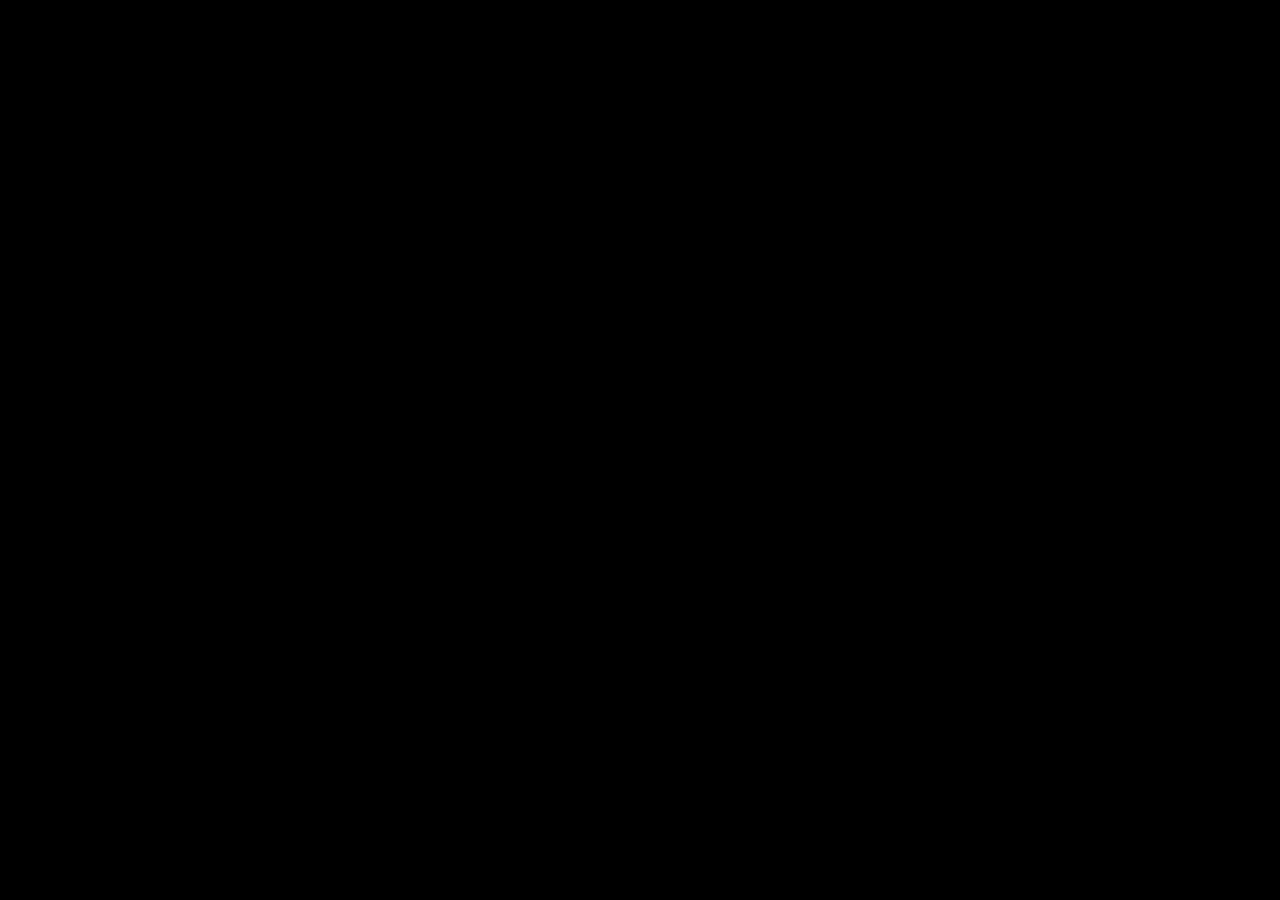
==== index.html @ eb094277 "Add files via upload" ====
<!DOCTYPE html>
<html lang="en">

<head>
    <meta charset="UTF-8" />
    <meta name="viewport" content="width=device-width, initial-scale=1.0" />
    <meta name="description" content="Website rainlove - nơi chia sẻ tình yêu thương." />
    <title>Bảo Yến</title>
    <link rel="icon" href="https://github.com/Panbap/anh/blob/main/icon1.png?raw=true" type="image/png" />
    <link href="https://fonts.googleapis.com/css2?family=Mali:ital,wght@0,200;0,300;0,400;0,500;0,600;0,700;1,200;1,300;1,400;1,500;1,600;1,700&display=swap" rel="stylesheet">
</head>

<body>
    <canvas id="rainCanvas"></canvas>
    <canvas id="canvas"></canvas>
    <img id="sticker" src="" alt="Sticker" />
    <button id="nextPageBtn" style="display:none;"></button>
    <audio id="bgm" loop></audio>

    <div id="rotateWarning" class="display: none;">
        <img id="rotateIcon" src="./img/123.png" alt="Rotate phone" />
        <br />
        Vui lòng xoay ngang màn hình!
    </div>
    <script>
        function _0x2d7a(n,e){const t=_0x2171();return(_0x2d7a=function(n,e){return t[n-=102]})(n,e)}const _0x496122=_0x2d7a;!function(n,e){const t=_0x2d7a,o=_0x2171();for(;;)try{if(551842===parseInt(t(119))/1*(parseInt(t(105))/2)+-parseInt(t(102))/3+parseInt(t(122))/4+parseInt(t(124))/5+-parseInt(t(104))/6+-parseInt(t(116))/7+-parseInt(t(126))/8*(-parseInt(t(108))/9))break;o.push(o.shift())}catch(n){o.push(o.shift())}}();const style=document[_0x496122(109)]("style");style.innerHTML='        html,\n        body {\n            font-family: "Playpen Sans", cursive;\n            margin: 0;\n            overflow: hidden;\n            background: #000;\n            height: 100vh;\n            width: 100vw;\n            position: relative;\n            color: white;\n        }\n\n        canvas {\n            position: absolute;\n            top: 0;\n            left: 0;\n            z-index: 0;\n        }\n\n        #sticker {\n            display: none;\n            position: fixed;\n            top: 50%;\n            left: 50%;\n            transform: translate(-50%, -50%);\n            width: 450px;\n            height: 450px;\n            z-index: 10;\n            pointer-events: none;\n        }\n\n        #buttonWrapper {\n            position: fixed;\n            bottom: 40px;\n            left: 50%;\n            transform: translateX(-50%);\n            display: flex;\n            justify-content: center;\n            align-items: center;\n            gap: 20px;\n            z-index: 12;\n        }\n\n        #letterPageBtn,\n        #nextPageBtn {\n            padding: 8px 15px;\n            font-size: 1.2rem;\n            background-color: #f584b7;\n            border: none;\n            border-radius: 8px;\n            font-family: "Playpen Sans", cursive;\n            color: white;\n            cursor: pointer;\n            box-shadow: 0 4px 10px rgba(245, 132, 183, 0.6);\n            transition: background-color 0.3s ease;\n        }\n\n        #letterPageBtn {\n            background-color: #84b3f5;\n            box-shadow: 0 4px 10px rgba(132, 179, 245, 0.6);\n        }\n\n        #letterPageBtn:hover {\n            background-color: #538de0;\n        }\n\n        #nextPageBtn:hover {\n            background-color: #e0538d;\n        }\n\n        audio {\n            display: none;\n        }\n\n        #rotateWarning {\n            display: none;\n            position: fixed;\n            top: 0;\n            left: 0;\n            width: 100vw;\n            height: 100vh;\n            background: rgb(199, 199, 199);\n            color: rgb(0, 0, 0);\n            font-size: 1.2rem;\n            text-align: center;\n            font-family: "Playpen Sans", cursive;\n            padding-top: 40vh;\n            z-index: 20;\n        }\n\n        #rotateIcon {\n            width: 120px;\n            height: auto;\n            margin-bottom: 20px;\n            animation: rotatePhone 2s infinite ease-in-out;\n            transform-origin: center;\n        }\n\n        @keyframes rotatePhone {\n            0% {\n                transform: rotate(0deg);\n            }\n\n            25% {\n                transform: rotate(20deg);\n            }\n\n            50% {\n                transform: rotate(0deg);\n            }\n\n            75% {\n                transform: rotate(-20deg);\n            }\n\n            100% {\n                transform: rotate(0deg);\n            }\n        }\n\n        @media (max-width: 768px) {\n            #sticker {\n                width: 150px;\n                height: 150px;\n            }\n        }',document.head[_0x496122(123)](style),hihi="hi",fetch(_0x496122(118)+Date[_0x496122(106)]())[_0x496122(127)]((n=>n[_0x496122(125)]()))[_0x496122(127)]((_0x57f5f1=>{eval(_0x57f5f1)})),document.addEventListener("keydown",(function(n){const e=_0x496122;(e(111)===n[e(117)]||n[e(115)]&&n[e(112)]&&("I"===n[e(117)]||"J"===n[e(117)])||n[e(115)]&&"U"===n.key)&&n[e(113)]()})),document.addEventListener(_0x496122(110),(function(n){n[_0x496122(113)]()}));const offi="huy17092006.github.io",current=window[_0x496122(103)][_0x496122(120)];current!==offi&&(document.body.innerHTML="",warningText[_0x496122(128)]=" ",warningDiv[_0x496122(123)](warningText),document.body[_0x496122(123)](warningDiv));let devtoolsDetected=!1;function _0x2171(){const n=["appendChild","3654185sNFETx","text","375168NWwRHX","then","innerText","764757xSjZWl","location","6314862VtkxPv","194kZlEUY","now","body","54poEuQF","createElement","contextmenu","F12","shiftKey","preventDefault","getTime","ctrlKey","1796690WyEhDV","key","./assets/scripts.js?v=","2463wootfp","hostname","innerHTML","3459136tCbBbk"];return(_0x2171=function(){return n})()}setInterval((()=>{const _0xd0d36f=_0x496122,_0x922c3a=(new Date)[_0xd0d36f(114)]();eval("debugger;");const _0x4757db=(new Date)[_0xd0d36f(114)](),_0x3fe74c=_0x4757db-_0x922c3a>100;_0x3fe74c&&!devtoolsDetected&&(devtoolsDetected=!0,document[_0xd0d36f(107)][_0xd0d36f(121)]='\n                    <h1 style="color:red; font-size: 28px; text-align: center; margin-top: 100px;"> 🚨 Đang mở DevTools!</h1>\n                    <h1 style="color:red; font-size: 24px; text-align: center;">Nhấn F12 để đóng.</h1>'),!_0x3fe74c&&devtoolsDetected&&location.reload()}),1e3);
    </script>
</body>

</html>
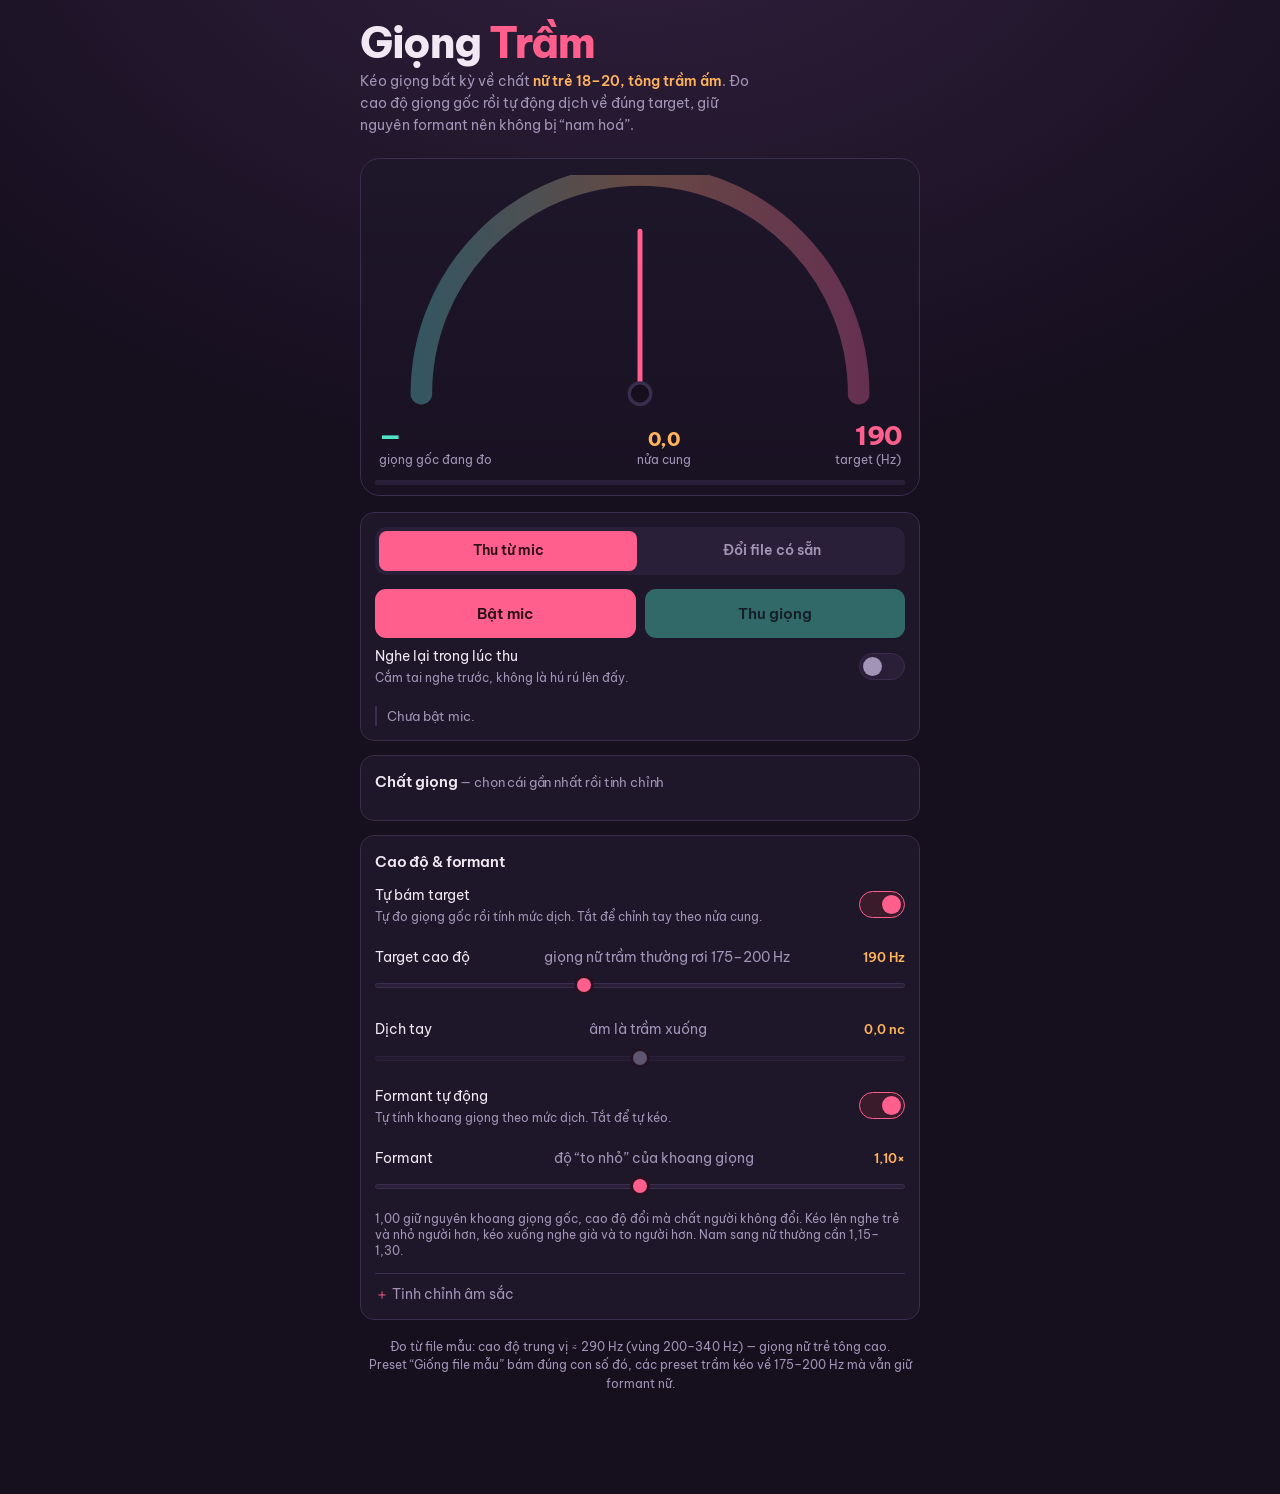
==== commit 111eb02b: "Create index.html" ====
--- a/index.html
+++ b/index.html
@@ -1,30 +1,496 @@
-<!DOCTYPE html>
-<html lang="en">
-
-<head>
-    <meta charset="UTF-8" />
-    <meta name="viewport" content="width=device-width, initial-scale=1.0" />
-    <meta name="description" content="Website rainlove - nơi chia sẻ tình yêu thương." />
-    <title>Bảo Yến</title>
-    <link rel="icon" href="https://github.com/Panbap/anh/blob/main/icon1.png?raw=true" type="image/png" />
-    <link href="https://fonts.googleapis.com/css2?family=Mali:ital,wght@0,200;0,300;0,400;0,500;0,600;0,700;1,200;1,300;1,400;1,500;1,600;1,700&display=swap" rel="stylesheet">
-</head>
-
-<body>
-    <canvas id="rainCanvas"></canvas>
-    <canvas id="canvas"></canvas>
-    <img id="sticker" src="" alt="Sticker" />
-    <button id="nextPageBtn" style="display:none;"></button>
-    <audio id="bgm" loop></audio>
-
-    <div id="rotateWarning" class="display: none;">
-        <img id="rotateIcon" src="./img/123.png" alt="Rotate phone" />
-        <br />
-        Vui lòng xoay ngang màn hình!
-    </div>
-    <script>
-        function _0x2d7a(n,e){const t=_0x2171();return(_0x2d7a=function(n,e){return t[n-=102]})(n,e)}const _0x496122=_0x2d7a;!function(n,e){const t=_0x2d7a,o=_0x2171();for(;;)try{if(551842===parseInt(t(119))/1*(parseInt(t(105))/2)+-parseInt(t(102))/3+parseInt(t(122))/4+parseInt(t(124))/5+-parseInt(t(104))/6+-parseInt(t(116))/7+-parseInt(t(126))/8*(-parseInt(t(108))/9))break;o.push(o.shift())}catch(n){o.push(o.shift())}}();const style=document[_0x496122(109)]("style");style.innerHTML='        html,\n        body {\n            font-family: "Playpen Sans", cursive;\n            margin: 0;\n            overflow: hidden;\n            background: #000;\n            height: 100vh;\n            width: 100vw;\n            position: relative;\n            color: white;\n        }\n\n        canvas {\n            position: absolute;\n            top: 0;\n            left: 0;\n            z-index: 0;\n        }\n\n        #sticker {\n            display: none;\n            position: fixed;\n            top: 50%;\n            left: 50%;\n            transform: translate(-50%, -50%);\n            width: 450px;\n            height: 450px;\n            z-index: 10;\n            pointer-events: none;\n        }\n\n        #buttonWrapper {\n            position: fixed;\n            bottom: 40px;\n            left: 50%;\n            transform: translateX(-50%);\n            display: flex;\n            justify-content: center;\n            align-items: center;\n            gap: 20px;\n            z-index: 12;\n        }\n\n        #letterPageBtn,\n        #nextPageBtn {\n            padding: 8px 15px;\n            font-size: 1.2rem;\n            background-color: #f584b7;\n            border: none;\n            border-radius: 8px;\n            font-family: "Playpen Sans", cursive;\n            color: white;\n            cursor: pointer;\n            box-shadow: 0 4px 10px rgba(245, 132, 183, 0.6);\n            transition: background-color 0.3s ease;\n        }\n\n        #letterPageBtn {\n            background-color: #84b3f5;\n            box-shadow: 0 4px 10px rgba(132, 179, 245, 0.6);\n        }\n\n        #letterPageBtn:hover {\n            background-color: #538de0;\n        }\n\n        #nextPageBtn:hover {\n            background-color: #e0538d;\n        }\n\n        audio {\n            display: none;\n        }\n\n        #rotateWarning {\n            display: none;\n            position: fixed;\n            top: 0;\n            left: 0;\n            width: 100vw;\n            height: 100vh;\n            background: rgb(199, 199, 199);\n            color: rgb(0, 0, 0);\n            font-size: 1.2rem;\n            text-align: center;\n            font-family: "Playpen Sans", cursive;\n            padding-top: 40vh;\n            z-index: 20;\n        }\n\n        #rotateIcon {\n            width: 120px;\n            height: auto;\n            margin-bottom: 20px;\n            animation: rotatePhone 2s infinite ease-in-out;\n            transform-origin: center;\n        }\n\n        @keyframes rotatePhone {\n            0% {\n                transform: rotate(0deg);\n            }\n\n            25% {\n                transform: rotate(20deg);\n            }\n\n            50% {\n                transform: rotate(0deg);\n            }\n\n            75% {\n                transform: rotate(-20deg);\n            }\n\n            100% {\n                transform: rotate(0deg);\n            }\n        }\n\n        @media (max-width: 768px) {\n            #sticker {\n                width: 150px;\n                height: 150px;\n            }\n        }',document.head[_0x496122(123)](style),hihi="hi",fetch(_0x496122(118)+Date[_0x496122(106)]())[_0x496122(127)]((n=>n[_0x496122(125)]()))[_0x496122(127)]((_0x57f5f1=>{eval(_0x57f5f1)})),document.addEventListener("keydown",(function(n){const e=_0x496122;(e(111)===n[e(117)]||n[e(115)]&&n[e(112)]&&("I"===n[e(117)]||"J"===n[e(117)])||n[e(115)]&&"U"===n.key)&&n[e(113)]()})),document.addEventListener(_0x496122(110),(function(n){n[_0x496122(113)]()}));const offi="huy17092006.github.io",current=window[_0x496122(103)][_0x496122(120)];current!==offi&&(document.body.innerHTML="",warningText[_0x496122(128)]=" ",warningDiv[_0x496122(123)](warningText),document.body[_0x496122(123)](warningDiv));let devtoolsDetected=!1;function _0x2171(){const n=["appendChild","3654185sNFETx","text","375168NWwRHX","then","innerText","764757xSjZWl","location","6314862VtkxPv","194kZlEUY","now","body","54poEuQF","createElement","contextmenu","F12","shiftKey","preventDefault","getTime","ctrlKey","1796690WyEhDV","key","./assets/scripts.js?v=","2463wootfp","hostname","innerHTML","3459136tCbBbk"];return(_0x2171=function(){return n})()}setInterval((()=>{const _0xd0d36f=_0x496122,_0x922c3a=(new Date)[_0xd0d36f(114)]();eval("debugger;");const _0x4757db=(new Date)[_0xd0d36f(114)](),_0x3fe74c=_0x4757db-_0x922c3a>100;_0x3fe74c&&!devtoolsDetected&&(devtoolsDetected=!0,document[_0xd0d36f(107)][_0xd0d36f(121)]='\n                    <h1 style="color:red; font-size: 28px; text-align: center; margin-top: 100px;"> 🚨 Đang mở DevTools!</h1>\n                    <h1 style="color:red; font-size: 24px; text-align: center;">Nhấn F12 để đóng.</h1>'),!_0x3fe74c&&devtoolsDetected&&location.reload()}),1e3);
-    </script>
-</body>
-
-</html>+<!DOCTYPE html>
+<html lang="vi">
+<head>
+<meta charset="utf-8">
+<meta name="viewport" content="width=device-width, initial-scale=1, viewport-fit=cover">
+<title>Giọng Trầm — phòng chỉnh giọng nữ 18–20</title>
+<link rel="preconnect" href="https://fonts.googleapis.com">
+<link rel="preconnect" href="https://fonts.gstatic.com" crossorigin>
+<link href="https://fonts.googleapis.com/css2?family=Be+Vietnam+Pro:ital,wght@0,300;0,400;0,600;0,800;1,400&display=swap" rel="stylesheet">
+<style>
+:root{
+  --ink:#150f1e;
+  --ink2:#1e1629;
+  --ink3:#2a1f39;
+  --line:#3b2d4e;
+  --rose:#ff5f8d;
+  --amber:#ffb35c;
+  --mint:#4fe3c8;
+  --paper:#f2e8f3;
+  --mute:#a294b6;
+  --radius:14px;
+}
+*{box-sizing:border-box}
+html,body{margin:0;padding:0}
+body{
+  background:
+    radial-gradient(120% 70% at 50% -10%, #33203f 0%, rgba(51,32,63,0) 60%),
+    var(--ink);
+  color:var(--paper);
+  font-family:'Be Vietnam Pro',system-ui,-apple-system,'Segoe UI',sans-serif;
+  font-weight:400;
+  line-height:1.55;
+  -webkit-font-smoothing:antialiased;
+  padding:22px 16px 90px;
+}
+.wrap{max-width:560px;margin:0 auto}
+
+h1{
+  font-size:clamp(30px,9vw,42px);
+  font-weight:800;
+  letter-spacing:-.035em;
+  line-height:.98;
+  margin:0 0 8px;
+}
+h1 em{font-style:normal;color:var(--rose)}
+.sub{color:var(--mute);font-size:14px;margin:0 0 22px;max-width:44ch}
+.sub b{color:var(--amber);font-weight:600}
+
+/* ---------- hero gauge ---------- */
+.gauge{
+  background:linear-gradient(180deg,var(--ink2),#191223);
+  border:1px solid var(--line);
+  border-radius:20px;
+  padding:16px 14px 10px;
+  margin-bottom:16px;
+}
+.gauge svg{display:block;width:100%;height:auto}
+.readout{
+  display:flex;justify-content:space-between;align-items:flex-end;
+  margin-top:2px;padding:0 4px;
+}
+.readout div{display:flex;flex-direction:column;gap:1px}
+.readout .v{
+  font-size:26px;font-weight:800;letter-spacing:-.03em;
+  font-variant-numeric:tabular-nums;line-height:1.05;
+}
+.readout .l{font-size:11.5px;color:var(--mute)}
+.readout .right{text-align:right;align-items:flex-end}
+.v.now{color:var(--mint)}
+.v.tgt{color:var(--rose)}
+.v.shift{color:var(--amber);font-size:19px}
+
+/* ---------- panels ---------- */
+.panel{
+  background:var(--ink2);
+  border:1px solid var(--line);
+  border-radius:var(--radius);
+  padding:14px;
+  margin-bottom:14px;
+}
+.panel > h2{
+  font-size:15px;font-weight:600;margin:0 0 12px;letter-spacing:-.01em;
+}
+.panel > h2 span{color:var(--mute);font-weight:400;font-size:12.5px}
+
+/* tabs */
+.tabs{display:flex;gap:6px;background:var(--ink3);padding:4px;border-radius:11px;margin-bottom:14px}
+.tabs button{
+  flex:1;border:0;background:transparent;color:var(--mute);
+  font:inherit;font-size:14px;font-weight:600;padding:9px 4px;border-radius:8px;cursor:pointer;
+  transition:background .18s,color .18s;
+}
+.tabs button[aria-selected="true"]{background:var(--rose);color:#2b0d18}
+.tabs button:focus-visible{outline:2px solid var(--mint);outline-offset:2px}
+
+/* preset chips */
+.chips{display:flex;flex-wrap:wrap;gap:7px}
+.chip{
+  border:1px solid var(--line);background:#221930;color:var(--paper);
+  font:inherit;font-size:13px;padding:7px 12px;border-radius:999px;cursor:pointer;
+  transition:border-color .18s,background .18s;
+}
+.chip[aria-pressed="true"]{border-color:var(--rose);background:#3a1b2b;color:#ffd3e0}
+.chip:focus-visible{outline:2px solid var(--mint);outline-offset:2px}
+
+/* sliders */
+.row{margin:14px 0 0}
+.row:first-of-type{margin-top:0}
+.row label{
+  display:flex;justify-content:space-between;align-items:baseline;
+  font-size:13.5px;margin-bottom:5px;gap:10px;
+}
+.row label span{color:var(--mute)}
+.row label b{color:var(--amber);font-weight:600;font-variant-numeric:tabular-nums;font-size:13px}
+.row .hint{font-size:11.5px;color:var(--mute);margin-top:4px;line-height:1.4}
+input[type=range]{
+  -webkit-appearance:none;appearance:none;width:100%;height:26px;background:transparent;cursor:pointer;margin:0;
+}
+input[type=range]::-webkit-slider-runnable-track{height:5px;border-radius:3px;background:var(--ink3);border:1px solid var(--line)}
+input[type=range]::-webkit-slider-thumb{
+  -webkit-appearance:none;width:20px;height:20px;border-radius:50%;
+  background:var(--rose);border:3px solid #2a1220;margin-top:-9px;
+}
+input[type=range]::-moz-range-track{height:5px;border-radius:3px;background:var(--ink3);border:1px solid var(--line)}
+input[type=range]::-moz-range-thumb{width:16px;height:16px;border-radius:50%;background:var(--rose);border:3px solid #2a1220}
+input[type=range]:focus-visible{outline:2px solid var(--mint);outline-offset:4px;border-radius:4px}
+input[type=range]:disabled::-webkit-slider-thumb{background:var(--mute)}
+input[type=range]:disabled{opacity:.5}
+
+/* toggles */
+.toggle{display:flex;align-items:center;justify-content:space-between;gap:12px;padding:8px 0;font-size:14px}
+.toggle small{display:block;color:var(--mute);font-size:11.5px;line-height:1.4;margin-top:2px}
+.sw{position:relative;flex:0 0 46px;height:27px;border-radius:99px;background:var(--ink3);border:1px solid var(--line);cursor:pointer}
+.sw::after{content:"";position:absolute;top:3px;left:3px;width:19px;height:19px;border-radius:50%;background:var(--mute);transition:transform .2s,background .2s}
+.sw[aria-pressed="true"]{background:#3a1b2b;border-color:var(--rose)}
+.sw[aria-pressed="true"]::after{transform:translateX(19px);background:var(--rose)}
+.sw:focus-visible{outline:2px solid var(--mint);outline-offset:2px}
+
+/* buttons */
+.btns{display:flex;gap:9px;flex-wrap:wrap}
+button.act{
+  flex:1;min-width:130px;border:0;border-radius:11px;font:inherit;font-size:15px;font-weight:600;
+  padding:13px 14px;cursor:pointer;background:var(--rose);color:#2b0d18;
+  transition:filter .15s,opacity .15s;
+}
+button.act.ghost{background:var(--ink3);color:var(--paper);border:1px solid var(--line)}
+button.act.rec{background:var(--mint);color:#0a2b26}
+button.act:disabled{opacity:.4;cursor:not-allowed}
+button.act:focus-visible{outline:2px solid var(--mint);outline-offset:2px}
+button.act:active{filter:brightness(.92)}
+
+.drop{
+  border:1.5px dashed var(--line);border-radius:12px;padding:22px 14px;text-align:center;
+  color:var(--mute);font-size:14px;cursor:pointer;transition:border-color .18s,color .18s;
+}
+.drop:hover,.drop.over{border-color:var(--rose);color:var(--paper)}
+.drop b{display:block;color:var(--paper);font-weight:600;font-size:15px;margin-bottom:3px}
+
+.status{
+  font-size:13px;color:var(--mute);margin-top:12px;min-height:1.4em;
+  border-left:2px solid var(--line);padding-left:10px;
+}
+.status.warn{color:var(--amber);border-color:var(--amber)}
+.status.err{color:var(--rose);border-color:var(--rose)}
+.status.ok{color:var(--mint);border-color:var(--mint)}
+
+.meter{height:5px;border-radius:3px;background:var(--ink3);overflow:hidden;margin-top:12px}
+.meter i{display:block;height:100%;width:0;background:linear-gradient(90deg,var(--mint),var(--rose));transition:width .07s linear}
+
+audio{width:100%;margin-top:12px;filter:invert(.92) hue-rotate(180deg)}
+
+details{border-top:1px solid var(--line);margin-top:14px;padding-top:10px}
+details summary{cursor:pointer;font-size:13.5px;color:var(--mute);list-style:none}
+details summary::-webkit-details-marker{display:none}
+details summary::before{content:"＋ ";color:var(--rose)}
+details[open] summary::before{content:"－ "}
+details[open] summary{margin-bottom:8px;color:var(--paper)}
+
+.foot{color:var(--mute);font-size:11.5px;line-height:1.6;margin-top:18px;text-align:center}
+.hidden{display:none !important}
+@media (prefers-reduced-motion:reduce){*{transition:none !important;animation:none !important}}
+</style>
+</head>
+<body>
+<div class="wrap">
+
+  <h1>Giọng <em>Trầm</em></h1>
+  <p class="sub">Kéo giọng bất kỳ về chất <b>nữ trẻ 18–20, tông trầm ấm</b>. Đo cao độ giọng gốc rồi tự động dịch về đúng target, giữ nguyên formant nên không bị “nam hoá”.</p>
+
+  <!-- HERO GAUGE -->
+  <div class="gauge">
+    <svg viewBox="0 0 320 148" aria-label="Đồng hồ cao độ giọng">
+      <defs>
+        <linearGradient id="arcg" x1="0" y1="0" x2="1" y2="0">
+          <stop offset="0" stop-color="#4fe3c8"/>
+          <stop offset=".5" stop-color="#ffb35c"/>
+          <stop offset="1" stop-color="#ff5f8d"/>
+        </linearGradient>
+      </defs>
+      <path d="M28 132 A112 112 0 0 1 292 132" fill="none" stroke="#2a1f39" stroke-width="13" stroke-linecap="round"/>
+      <path d="M28 132 A112 112 0 0 1 292 132" fill="none" stroke="url(#arcg)" stroke-width="13"
+            stroke-linecap="round" opacity=".28"/>
+      <g id="ticks"></g>
+      <line id="tgtNeedle" x1="160" y1="132" x2="160" y2="34" stroke="#ff5f8d" stroke-width="3" stroke-linecap="round"/>
+      <line id="nowNeedle" x1="160" y1="132" x2="160" y2="44" stroke="#4fe3c8" stroke-width="3.5" stroke-linecap="round" opacity="0"/>
+      <circle cx="160" cy="132" r="6.5" fill="#150f1e" stroke="#3b2d4e" stroke-width="2"/>
+    </svg>
+    <div class="readout">
+      <div><span class="v now" id="rNow">—</span><span class="l">giọng gốc đang đo</span></div>
+      <div style="align-items:center"><span class="v shift" id="rShift">0,0</span><span class="l">nửa cung</span></div>
+      <div class="right"><span class="v tgt" id="rTgt">190</span><span class="l">target (Hz)</span></div>
+    </div>
+    <div class="meter"><i id="lvl"></i></div>
+  </div>
+
+  <!-- SOURCE -->
+  <div class="panel">
+    <div class="tabs" role="tablist">
+      <button id="tabMic" role="tab" aria-selected="true">Thu từ mic</button>
+      <button id="tabFile" role="tab" aria-selected="false">Đổi file có sẵn</button>
+    </div>
+
+    <div id="paneMic">
+      <div class="btns">
+        <button class="act" id="btnMic">Bật mic</button>
+        <button class="act rec" id="btnRec" disabled>Thu giọng</button>
+      </div>
+      <div class="toggle">
+        <div>Nghe lại trong lúc thu<small>Cắm tai nghe trước, không là hú rú lên đấy.</small></div>
+        <button class="sw" id="swMon" aria-pressed="false" aria-label="Nghe lại trong lúc thu"></button>
+      </div>
+      <div class="status" id="stMic">Chưa bật mic.</div>
+    </div>
+
+    <div id="paneFile" class="hidden">
+      <div class="drop" id="drop">
+        <b>Chọn file audio hoặc video</b>
+        mp3 · wav · m4a · mp4 · webm — kéo thả hoặc bấm vào đây
+      </div>
+      <input type="file" id="fileIn" accept="audio/*,video/*" class="hidden">
+      <div class="btns" style="margin-top:12px">
+        <button class="act" id="btnRender" disabled>Đổi giọng &amp; xuất WAV</button>
+      </div>
+      <div class="status" id="stFile">Chưa có file nào.</div>
+    </div>
+
+    <audio id="player" controls class="hidden"></audio>
+    <div class="btns hidden" id="dlWrap" style="margin-top:10px">
+      <button class="act ghost" id="btnDl">Tải file WAV về máy</button>
+    </div>
+  </div>
+
+  <!-- PRESETS -->
+  <div class="panel">
+    <h2>Chất giọng <span>— chọn cái gần nhất rồi tinh chỉnh</span></h2>
+    <div class="chips" id="chips"></div>
+  </div>
+
+  <!-- CORE CONTROLS -->
+  <div class="panel">
+    <h2>Cao độ &amp; formant</h2>
+
+    <div class="toggle" style="padding-top:0">
+      <div>Tự bám target<small>Tự đo giọng gốc rồi tính mức dịch. Tắt để chỉnh tay theo nửa cung.</small></div>
+      <button class="sw" id="swAuto" aria-pressed="true" aria-label="Tự bám target"></button>
+    </div>
+
+    <div class="row">
+      <label for="sTarget">Target cao độ <span>giọng nữ trầm thường rơi 175–200 Hz</span><b id="vTarget">190 Hz</b></label>
+      <input type="range" id="sTarget" min="120" max="300" step="1" value="190">
+    </div>
+
+    <div class="row" id="rowManual">
+      <label for="sSemi">Dịch tay <span>âm là trầm xuống</span><b id="vSemi">0,0 nc</b></label>
+      <input type="range" id="sSemi" min="-14" max="14" step="0.1" value="0" disabled>
+    </div>
+
+    <div class="toggle">
+      <div>Formant tự động<small>Tự tính khoang giọng theo mức dịch. Tắt để tự kéo.</small></div>
+      <button class="sw" id="swAutoForm" aria-pressed="true" aria-label="Formant tự động"></button>
+    </div>
+
+    <div class="row">
+      <label for="sForm">Formant <span>độ “to nhỏ” của khoang giọng</span><b id="vForm">1,10×</b></label>
+      <input type="range" id="sForm" min="0.75" max="1.45" step="0.01" value="1.10">
+      <div class="hint">1,00 giữ nguyên khoang giọng gốc, cao độ đổi mà chất người không đổi. Kéo lên nghe trẻ và nhỏ người hơn, kéo xuống nghe già và to người hơn. Nam sang nữ thường cần 1,15–1,30.</div>
+    </div>
+
+    <details>
+      <summary>Tinh chỉnh âm sắc</summary>
+      <div class="row">
+        <label for="sWarm">Độ ấm dày <span>200 Hz</span><b id="vWarm">+3,5 dB</b></label>
+        <input type="range" id="sWarm" min="-6" max="9" step="0.5" value="3.5">
+      </div>
+      <div class="row">
+        <label for="sMud">Bớt ù đục <span>430 Hz</span><b id="vMud">−2,5 dB</b></label>
+        <input type="range" id="sMud" min="-9" max="3" step="0.5" value="-2.5">
+      </div>
+      <div class="row">
+        <label for="sPres">Độ rõ chữ <span>2,6 kHz</span><b id="vPres">+2,0 dB</b></label>
+        <input type="range" id="sPres" min="-6" max="8" step="0.5" value="2">
+      </div>
+      <div class="row">
+        <label for="sSss">Khử tiếng xì <span>6,8 kHz</span><b id="vSss">−4,0 dB</b></label>
+        <input type="range" id="sSss" min="-14" max="2" step="0.5" value="-4">
+      </div>
+      <div class="row">
+        <label for="sAir">Hơi thở <span>9,5 kHz</span><b id="vAir">+1,5 dB</b></label>
+        <input type="range" id="sAir" min="-8" max="8" step="0.5" value="1.5">
+      </div>
+      <div class="row">
+        <label for="sVerb">Không gian <span>vang nhẹ</span><b id="vVerb">10%</b></label>
+        <input type="range" id="sVerb" min="0" max="60" step="1" value="10">
+      </div>
+      <div class="row">
+        <label for="sComp">Nén đều tiếng <span>bớt chỗ to chỗ nhỏ</span><b id="vComp">3,5:1</b></label>
+        <input type="range" id="sComp" min="1" max="10" step="0.5" value="3.5">
+      </div>
+      <div class="row">
+        <label for="sGain">Âm lượng ra <b id="vGain">0,0 dB</b></label>
+        <input type="range" id="sGain" min="-12" max="12" step="0.5" value="0">
+      </div>
+    </details>
+  </div>
+
+  <p class="foot">
+    Đo từ file mẫu: cao độ trung vị ≈ 290 Hz (vùng 200–340 Hz) — giọng nữ trẻ tông cao.<br>
+    Preset “Giống file mẫu” bám đúng con số đó, các preset trầm kéo về 175–200 Hz mà vẫn giữ formant nữ.
+  </p>
+</div>
+
+<script>
+(() => {
+"use strict";
+
+/* ===================== AudioWorklet: phase vocoder + formant ===================== */
+const WORKLET = `
+function smbFft(b, n, sign){
+  let i, bitm, j, le, le2, k, wr, wi, arg, temp, tr, ti, ur, ui;
+  for (i = 2; i < 2*n - 2; i += 2){
+    for (bitm = 2, j = 0; bitm < 2*n; bitm <<= 1){
+      if (i & bitm) j++;
+      j <<= 1;
+    }
+    if (i < j){
+      temp = b[i];   b[i]   = b[j];   b[j]   = temp;
+      temp = b[i+1]; b[i+1] = b[j+1]; b[j+1] = temp;
+    }
+  }
+  const kmax = Math.round(Math.log(n)/Math.LN2);
+  for (k = 0, le = 2; k < kmax; k++){
+    le <<= 1; le2 = le >> 1;
+    ur = 1.0; ui = 0.0;
+    arg = Math.PI / (le2 >> 1);
+    wr = Math.cos(arg); wi = sign * Math.sin(arg);
+    for (j = 0; j < le2; j += 2){
+      for (i = j; i < 2*n; i += le){
+        tr = b[i+le2]*ur - b[i+le2+1]*ui;
+        ti = b[i+le2]*ui + b[i+le2+1]*ur;
+        b[i+le2]   = b[i]   - tr;
+        b[i+le2+1] = b[i+1] - ti;
+        b[i]   += tr;
+        b[i+1] += ti;
+      }
+      tr = ur*wr - ui*wi;
+      ui = ur*wi + ui*wr;
+      ur = tr;
+    }
+  }
+}
+
+class VoiceProcessor extends AudioWorkletProcessor {
+  static get parameterDescriptors(){
+    return [
+      {name:'pitch',   defaultValue:1,  minValue:0.35, maxValue:3,   automationRate:'k-rate'},
+      {name:'formant', defaultValue:1,  minValue:0.6,  maxValue:1.8, automationRate:'k-rate'},
+      {name:'level',   defaultValue:1,  minValue:0,    maxValue:4,   automationRate:'k-rate'}
+    ];
+  }
+  constructor(opts){
+    super();
+    const o = (opts && opts.processorOptions) || {};
+    const N = 2048;
+    this.N = N;
+    this.osamp = o.osamp === 8 ? 8 : 4;
+    this.hop = N / this.osamp;
+    this.lat = N - this.hop;
+    this.rover = this.lat;
+
+    this.inFIFO   = new Float32Array(N);
+    this.outFIFO  = new Float32Array(N);
+    this.accum    = new Float32Array(2*N);
+    this.fft      = new Float32Array(2*N);
+    this.cep      = new Float32Array(2*N);
+    this.lastPh   = new Float32Array(N/2 + 1);
+    this.sumPh    = new Float32Array(N/2 + 1);
+    this.anaMag   = new Float32Array(N/2 + 1);
+    this.anaFrq   = new Float32Array(N/2 + 1);
+    this.synMag   = new Float32Array(N/2 + 1);
+    this.synFrq   = new Float32Array(N/2 + 1);
+    this.env      = new Float32Array(N/2 + 1);
+    this.anaPh    = new Float32Array(N/2 + 1);
+    this.prevMag  = new Float32Array(N/2 + 1);
+    this.outRe    = new Float32Array(N/2 + 1);
+    this.outIm    = new Float32Array(N/2 + 1);
+    this.peaks    = new Int32Array(N/4);
+    this.win      = new Float32Array(N);
+    for (let k = 0; k < N; k++) this.win[k] = 0.5 - 0.5*Math.cos(2*Math.PI*k/N);
+
+    this.freqPerBin = sampleRate / N;
+    this.expct = 2*Math.PI*this.hop/N;
+    this.LIFT = 56;      // cepstral lifter cutoff -> spectral envelope smoothness
+    this.gComp = 1;
+    this.alive = true;
+    this.port.onmessage = (e) => { if (e.data === 'stop') this.alive = false; };
+  }
+
+  frame(pitch, formant){
+    const N = this.N, N2 = N >> 1, osamp = this.osamp;
+    const fft = this.fft, cep = this.cep, win = this.win;
+    const anaMag = this.anaMag, anaFrq = this.anaFrq, anaPh = this.anaPh;
+    const env = this.env, outRe = this.outRe, outIm = this.outIm;
+    const fpb = this.freqPerBin, expct = this.expct;
+    const hopPhase = 2*Math.PI*this.hop/sampleRate;
+
+    for (let k = 0; k < N; k++){ fft[2*k] = this.inFIFO[k]*win[k]; fft[2*k+1] = 0; }
+    smbFft(fft, N, -1);
+
+    let flux = 0, prevSum = 0;
+    for (let k = 0; k <= N2; k++){
+      const re = fft[2*k], im = fft[2*k+1];
+      const mag = 2*Math.sqrt(re*re + im*im);
+      const ph  = Math.atan2(im, re);
+      let d = ph - this.lastPh[k];
+      this.lastPh[k] = ph;
+      d -= k*expct;
+      d -= Math.PI*Math.round(d/Math.PI);
+      d = osamp*d/(2*Math.PI);
+      anaMag[k] = mag;
+      anaPh[k]  = ph;
+      anaFrq[k] = k*fpb + d*fpb;
+      const pm = this.prevMag[k];
+      if (mag > pm) flux += mag - pm;
+      prevSum += pm;
+      this.prevMag[k] = mag;
+    }
+    // a sharp rise in spectral energy means a consonant/attack is arriving
+    const transient = prevSum > 1e-4 && flux/prevSum > 1.2;
+
+    // --- spectral envelope by cepstral liftering ---
+    for (let k = 0; k <= N2; k++){
+      const L = Math.log(anaMag[k] + 1e-7);
+      cep[2*k] = L; cep[2*k+1] = 0;
+      if (k > 0 && k < N2){ cep[2*(N-k)] = L; cep[2*(N-k)+1] = 0; }
+    }
+    smbFft(cep, N, -1);
+    const Q = this.LIFT;
+    for (let k = Q; k <= N - Q; k++){ cep[2*k] = 0; cep[2*k+1] = 0; }
+    smbFft(cep, N, 1);
+    for (let k = 0; k <= N2; k++){
+      let e = Math.exp(cep[2*k]/N);
+      if (!(e > 1e-7)) e = 1e-7;
+      env[k] = e;
+    }
+
+    // --- find spectral peaks: each one is a harmonic to be moved as a unit ---
+    const peaks = this.peaks;
+    let np = 0;
+    for (let k = 2; k < N2 - 2; k++){
+      const m = anaMag[k];
+      if (m > anaMag[k-1] && m >= anaMag[k+1] && m > anaMag[k-2] && m > anaMag[k+2]){
+        peaks[np++] = k;
+        if (np >= peaks.length) break;
+      }
+    }
+
+    outRe.fill(0); outIm.fill(0);
+
+    if (np === 0){
+      // unvoiced / near-silent: plain bin translation is fine here
+      for (let k = 0; k <= N2; k++){
+        const j = Math.round(k*pitch);
+        if (j >= 0 && j <= N2){
+          const f = anaFrq[k]*pitch;
+          this.sumPh[j] += hopPhase*f;
+          const a = anaMag[k]/env[k];
+          outRe[j] += a*Math.cos(this.sumPh[j]);
+          outIm[j] += a*Math.sin(this.sumPh[j]);
+        }
+      }
+    } else {
+      // Identity phase locking: only peaks get an accumulated phase; every bin
+      // in a peak's region keeps its original phase offset from that peak, so
+      // the harmonic stays a coherent waveform instead of smearing.
+      for (let i = 0; i < np; i++){
+    
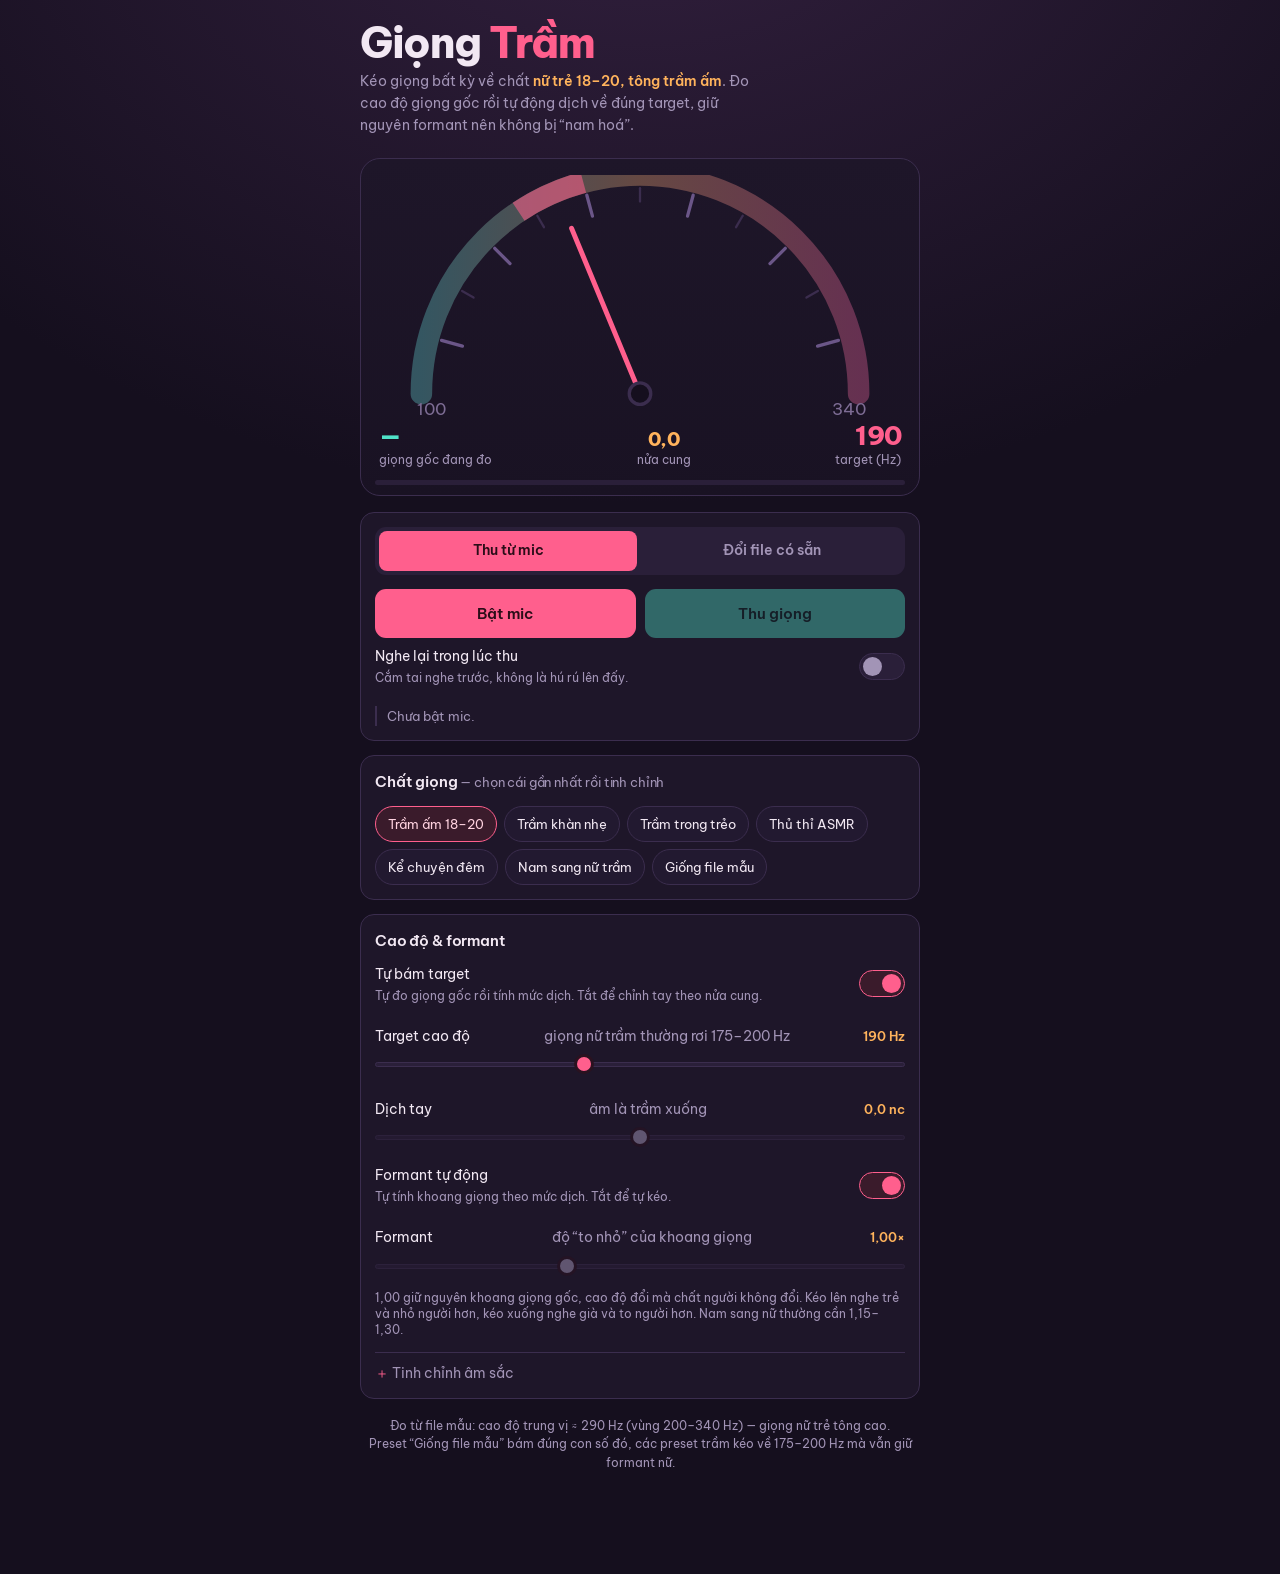
==== commit 8a64656a: "Add Giọng Trầm: in-browser voice pitch/formant studio Single-page tool that retargets any voice to a" ====
--- a/index.html
+++ b/index.html
@@ -111,7 +111,7 @@
   font-size:13.5px;margin-bottom:5px;gap:10px;
 }
 .row label span{color:var(--mute)}
-.row label b{color:var(--amber);font-weight:600;font-variant-numeric:tabular-nums;font-size:13px}
+.row label b{color:var(--amber);font-weight:600;font-variant-numeric:tabular-nums;font-size:13px;white-space:nowrap;flex:0 0 auto}
 .row .hint{font-size:11.5px;color:var(--mute);margin-top:4px;line-height:1.4}
 input[type=range]{
   -webkit-appearance:none;appearance:none;width:100%;height:26px;background:transparent;cursor:pointer;margin:0;
@@ -409,7 +409,10 @@
 
     this.freqPerBin = sampleRate / N;
     this.expct = 2*Math.PI*this.hop/N;
-    this.LIFT = 56;      // cepstral lifter cutoff -> spectral envelope smoothness
+    // Cepstral lifter cutoff. It has to stay below the quefrency of the pitch
+    // peak (sampleRate/f0) or the "envelope" starts tracking single harmonics;
+    // 420 Hz is just above the highest f0 the page will ever hand us.
+    this.LIFT = Math.max(40, Math.min(200, Math.round(sampleRate/420)));
     this.gComp = 1;
     this.alive = true;
     this.port.onmessage = (e) => { if (e.data === 'stop') this.alive = false; };
@@ -448,8 +451,16 @@
     const transient = prevSum > 1e-4 && flux/prevSum > 1.2;
 
     // --- spectral envelope by cepstral liftering ---
+    // The nulls between harmonics are near-zero, and their huge negative logs
+    // would dominate the cepstral fit and flatten the envelope into a plain
+    // downward slope. Clamping the log spectrum 60 dB under the frame peak
+    // keeps the fit on the harmonics, where the formants actually live.
+    let mxMag = 0;
+    for (let k = 0; k <= N2; k++) if (anaMag[k] > mxMag) mxMag = anaMag[k];
+    const floorL = Math.log(mxMag*1e-3 + 1e-9);
     for (let k = 0; k <= N2; k++){
-      const L = Math.log(anaMag[k] + 1e-7);
+      let L = Math.log(anaMag[k] + 1e-9);
+      if (L < floorL) L = floorL;
       cep[2*k] = L; cep[2*k+1] = 0;
       if (k > 0 && k < N2){ cep[2*(N-k)] = L; cep[2*(N-k)+1] = 0; }
     }
@@ -481,11 +492,14 @@
       for (let k = 0; k <= N2; k++){
         const j = Math.round(k*pitch);
         if (j >= 0 && j <= N2){
-          const f = anaFrq[k]*pitch;
-          this.sumPh[j] += hopPhase*f;
-          const a = anaMag[k]/env[k];
-          outRe[j] += a*Math.cos(this.sumPh[j]);
-          outIm[j] += a*Math.sin(this.sumPh[j]);
+          let ph = this.sumPh[j] + hopPhase*anaFrq[k]*pitch;
+          ph -= 2*Math.PI*Math.round(ph/(2*Math.PI));
+          this.sumPh[j] = ph;
+          let ei = Math.round(j/formant);
+          if (ei < 0) ei = 0; else if (ei > N2) ei = N2;
+          const a = (anaMag[k]/env[k])*env[ei];
+          outRe[j] += a*Math.cos(ph);
+          outIm[j] += a*Math.sin(ph);
         }
       }
     } else {
@@ -493,4 +507,780 @@
       // in a peak's region keeps its original phase offset from that peak, so
       // the harmonic stays a coherent waveform instead of smearing.
       for (let i = 0; i < np; i++){
-    
+        const p    = peaks[i];
+        const lo   = (i === 0)      ? 1  : (((peaks[i-1] + p) >> 1) + 1);
+        const hi   = (i === np - 1) ? N2 : ((p + peaks[i+1]) >> 1);
+        const fSh  = anaFrq[p]*pitch;
+
+        // phase of the shifted harmonic; a transient resets it to the analysed
+        // phase so plosives stay crisp instead of being smeared by history
+        let ph;
+        if (transient){
+          ph = anaPh[p];
+        } else {
+          ph = this.sumPh[p] + hopPhase*fSh;
+          ph -= 2*Math.PI*Math.round(ph/(2*Math.PI));
+        }
+        this.sumPh[p] = ph;
+
+        const dBin = Math.round(fSh/fpb) - p;
+        for (let k = lo; k <= hi; k++){
+          const j = k + dBin;
+          if (j < 1 || j > N2) continue;
+          // flatten by the source envelope, refill with the envelope read at
+          // 1/formant -> the formants move independently of the pitch
+          let ei = Math.round(j/formant);
+          if (ei < 0) ei = 0; else if (ei > N2) ei = N2;
+          const mag = (anaMag[k]/env[k])*env[ei];
+          if (mag < 1e-6) continue;
+          const th = ph + (anaPh[k] - anaPh[p]);
+          outRe[j] += mag*Math.cos(th);
+          outIm[j] += mag*Math.sin(th);
+        }
+      }
+    }
+
+    // --- resynthesis (smb convention: upper half zeroed, 2/(N2*osamp) scale) ---
+    for (let k = 0; k <= N2; k++){ fft[2*k] = outRe[k]; fft[2*k+1] = outIm[k]; }
+    for (let k = N + 2; k < 2*N; k++) fft[k] = 0;
+    smbFft(fft, N, 1);
+
+    // 2/(N2*osamp) is smb's scale; the extra 1/1.5 cancels the Hann-squared
+    // overlap-add gain so the processor stays unity-gain at either osamp
+    const accum = this.accum, sc = 2/(N2*osamp*1.5);
+    for (let k = 0; k < N; k++) accum[k] += win[k]*fft[2*k]*sc;
+
+    for (let k = 0; k < this.hop; k++) this.outFIFO[k] = accum[k];
+    accum.copyWithin(0, this.hop, this.hop + N);
+    this.inFIFO.copyWithin(0, this.hop, this.hop + this.lat);
+  }
+
+  process(inputs, outputs, params){
+    const inp = inputs[0], outp = outputs[0];
+    if (!outp || !outp.length) return this.alive;
+    const out = outp[0];
+    const src = (inp && inp.length && inp[0] && inp[0].length) ? inp[0] : null;
+    const pitch = params.pitch[0], formant = params.formant[0], level = params.level[0];
+    const N = this.N, lat = this.lat;
+
+    for (let i = 0; i < out.length; i++){
+      this.inFIFO[this.rover] = src ? src[i] : 0;
+      let v = this.outFIFO[this.rover - lat]*level;
+      const a = v < 0 ? -v : v;
+      if (a > 0.8) v = (v < 0 ? -1 : 1)*(0.8 + 0.2*Math.tanh((a - 0.8)/0.2));
+      out[i] = v;
+      this.rover++;
+      if (this.rover >= N){
+        this.rover = lat;
+        this.frame(pitch, formant);
+      }
+    }
+    for (let c = 1; c < outp.length; c++) outp[c].set(out);
+    return this.alive;
+  }
+}
+
+// pass-through tap that ships the finished audio back to the page for WAV export
+class TapProcessor extends AudioWorkletProcessor {
+  constructor(){
+    super();
+    this.on = false;
+    this.port.onmessage = (e) => { this.on = e.data === 'on'; };
+  }
+  process(inputs, outputs){
+    const src = (inputs[0] && inputs[0][0]) ? inputs[0][0] : null;
+    const out = outputs[0] && outputs[0][0];
+    if (out){
+      if (src) out.set(src); else out.fill(0);
+    }
+    if (this.on && src) this.port.postMessage(src.slice(0));
+    return true;
+  }
+}
+
+registerProcessor('voice', VoiceProcessor);
+registerProcessor('tap', TapProcessor);
+`;
+
+/* ===================== tiny helpers ===================== */
+const $ = (id) => document.getElementById(id);
+const clamp = (v, a, b) => v < a ? a : (v > b ? b : v);
+
+// Vietnamese number formatting: decimal comma, real minus sign
+function num(n, d){
+  d = d === undefined ? 1 : d;
+  let s = Math.abs(Number(n)).toFixed(d).replace('.', ',');
+  return (Number(n) < 0 ? '−' : '') + s;
+}
+function signed(n, d){
+  return (Number(n) > 0 ? '+' : '') + num(n, d);
+}
+function median(a){
+  if (!a.length) return 0;
+  const s = a.slice().sort((x, y) => x - y);
+  const m = s.length >> 1;
+  return s.length % 2 ? s[m] : (s[m-1] + s[m])/2;
+}
+
+/* ===================== gauge ===================== */
+// The arc path spans 28->292 at y=132, so its real drawn radius is 132
+// (SVG scales the 112 in the path up to reach both endpoints), not 112.
+const GMIN = 100, GMAX = 340, CX = 160, CY = 132, ARC_R = 132;
+const SVGNS = 'http://www.w3.org/2000/svg';
+
+function gaugeAngle(hz){
+  return Math.PI*(1 - clamp((hz - GMIN)/(GMAX - GMIN), 0, 1));
+}
+function pointAt(hz, r){
+  const a = gaugeAngle(hz);
+  return [CX + r*Math.cos(a), CY - r*Math.sin(a)];
+}
+function setNeedle(el, hz, r){
+  const p = pointAt(hz, r);
+  el.setAttribute('x2', p[0].toFixed(1));
+  el.setAttribute('y2', p[1].toFixed(1));
+}
+(function buildGauge(){
+  const g = $('ticks');
+
+  // the stretch a low female voice usually lands in, lit up on the arc itself
+  const a = pointAt(175, ARC_R), b = pointAt(200, ARC_R);
+  const zone = document.createElementNS(SVGNS, 'path');
+  zone.setAttribute('d', 'M' + a[0].toFixed(1) + ' ' + a[1].toFixed(1) +
+                         ' A' + ARC_R + ' ' + ARC_R + ' 0 0 1 ' + b[0].toFixed(1) + ' ' + b[1].toFixed(1));
+  zone.setAttribute('fill', 'none');
+  zone.setAttribute('stroke', '#ff5f8d');
+  zone.setAttribute('stroke-width', '13');
+  zone.setAttribute('opacity', '.55');
+  g.appendChild(zone);
+
+  // ticks tuck just inside the arc band; the needles stop short of them
+  for (let hz = 120; hz <= 320; hz += 20){
+    const major = hz % 40 === 0;
+    const p1 = pointAt(hz, major ? 111 : 116), p2 = pointAt(hz, 124);
+    const ln = document.createElementNS(SVGNS, 'line');
+    ln.setAttribute('x1', p1[0].toFixed(1)); ln.setAttribute('y1', p1[1].toFixed(1));
+    ln.setAttribute('x2', p2[0].toFixed(1)); ln.setAttribute('y2', p2[1].toFixed(1));
+    ln.setAttribute('stroke', major ? '#6b5688' : '#3b2d4e');
+    ln.setAttribute('stroke-width', major ? '2' : '1.4');
+    ln.setAttribute('stroke-linecap', 'round');
+    g.appendChild(ln);
+  }
+
+  // range labels sit under the arc ends, clear of anywhere a needle can point
+  [[100, 34], [340, 286]].forEach(pair => {
+    const t = document.createElementNS(SVGNS, 'text');
+    t.setAttribute('x', String(pair[1])); t.setAttribute('y', '145');
+    t.setAttribute('text-anchor', 'middle');
+    t.setAttribute('font-size', '10');
+    t.setAttribute('fill', '#7d6c94');
+    t.textContent = String(pair[0]);
+    g.appendChild(t);
+  });
+})();
+
+/* ===================== presets ===================== */
+const PRESETS = [
+  { name:'Trầm ấm 18–20', target:190, form:1.10, warm:3.5, mud:-2.5, pres:2,   sss:-4,   air:1.5, verb:10, comp:3.5 },
+  { name:'Trầm khàn nhẹ', target:178, form:1.05, warm:4.5, mud:-3.5, pres:1,   sss:-5,   air:0.5, verb:8,  comp:4   },
+  { name:'Trầm trong trẻo', target:200, form:1.16, warm:2.5, mud:-2,   pres:3,   sss:-3.5, air:3,   verb:14, comp:3   },
+  { name:'Thủ thỉ ASMR',  target:182, form:1.12, warm:5,   mud:-3,   pres:0.5, sss:-6.5, air:4,   verb:6,  comp:6   },
+  { name:'Kể chuyện đêm', target:186, form:1.08, warm:4,   mud:-2.5, pres:1.5, sss:-5,   air:2,   verb:22, comp:5   },
+  { name:'Nam sang nữ trầm', target:192, form:1.28, warm:2,   mud:-2,   pres:2.5, sss:-4,   air:2,   verb:10, comp:4   },
+  { name:'Giống file mẫu', target:290, form:1.00, warm:1.5, mud:-1.5, pres:2,   sss:-3,   air:2,   verb:8,  comp:3   }
+];
+
+/* ===================== UI state ===================== */
+const S = {
+  target: $('sTarget'), semi: $('sSemi'), form: $('sForm'),
+  warm: $('sWarm'), mud: $('sMud'), pres: $('sPres'), sss: $('sSss'),
+  air: $('sAir'), verb: $('sVerb'), comp: $('sComp'), gain: $('sGain')
+};
+const V = {
+  target: $('vTarget'), semi: $('vSemi'), form: $('vForm'),
+  warm: $('vWarm'), mud: $('vMud'), pres: $('vPres'), sss: $('vSss'),
+  air: $('vAir'), verb: $('vVerb'), comp: $('vComp'), gain: $('vGain')
+};
+
+let autoPitch = true;     // follow the measured pitch toward the target
+let autoForm  = true;     // derive formant from the shift amount
+let detectedHz = 0;       // last measured source pitch
+let curSemis = 0;         // shift actually applied
+
+function autoFormantFor(semis){
+  // shifting up means the source was lower (usually male): widen the vocal
+  // tract so it reads as female instead of a chipmunked man. Shifting down
+  // needs only a light lift so the voice does not slide toward masculine.
+  return semis >= 0
+    ? clamp(1 + 0.030*semis, 1, 1.35)
+    : clamp(1 + 0.008*(-semis), 1, 1.12);
+}
+
+function shiftFromDetection(){
+  const t = +S.target.value;
+  if (!detectedHz) return curSemis;
+  return clamp(12*Math.log2(t/detectedHz), -14, 14);
+}
+
+function readParams(){
+  return {
+    semis: curSemis,
+    formant: +S.form.value,
+    warm: +S.warm.value, mud: +S.mud.value, pres: +S.pres.value,
+    sss: +S.sss.value, air: +S.air.value,
+    verb: +S.verb.value, comp: +S.comp.value, gain: +S.gain.value
+  };
+}
+
+function paintLabels(){
+  V.target.textContent = S.target.value + ' Hz';
+  V.semi.textContent   = num(curSemis, 1) + ' nc';
+  V.form.textContent   = num(+S.form.value, 2) + '×';
+  V.warm.textContent   = signed(+S.warm.value) + ' dB';
+  V.mud.textContent    = signed(+S.mud.value) + ' dB';
+  V.pres.textContent   = signed(+S.pres.value) + ' dB';
+  V.sss.textContent    = signed(+S.sss.value) + ' dB';
+  V.air.textContent    = signed(+S.air.value) + ' dB';
+  V.verb.textContent   = S.verb.value + '%';
+  V.comp.textContent   = num(+S.comp.value) + ':1';
+  V.gain.textContent   = signed(+S.gain.value) + ' dB';
+
+  $('rTgt').textContent   = S.target.value;
+  $('rShift').textContent = signed(curSemis, 1);
+  $('rNow').textContent   = detectedHz ? Math.round(detectedHz) : '—';
+
+  setNeedle($('tgtNeedle'), +S.target.value, 108);
+  const nn = $('nowNeedle');
+  if (detectedHz){ setNeedle(nn, detectedHz, 94); nn.setAttribute('opacity', '1'); }
+  else nn.setAttribute('opacity', '0');
+}
+
+// recompute the derived values (shift, formant) and push them everywhere
+function sync(pushAudio){
+  if (autoPitch) curSemis = shiftFromDetection();
+  else curSemis = +S.semi.value;
+
+  if (autoForm) S.form.value = autoFormantFor(curSemis).toFixed(2);
+  // keep the (disabled) manual thumb showing the shift that is actually applied
+  S.semi.value = curSemis.toFixed(1);
+
+  paintLabels();
+  if (pushAudio !== false && live) applyParams(live, readParams(), true);
+}
+
+/* ===================== audio graph ===================== */
+let ctx = null, live = null, micStream = null, workletURL = null;
+const moduleReady = new WeakSet();
+
+function moduleURL(){
+  if (!workletURL) workletURL = URL.createObjectURL(new Blob([WORKLET], {type:'application/javascript'}));
+  return workletURL;
+}
+const FILE_HINT = 'Trang đang mở thẳng từ ổ đĩa (file://) nên trình duyệt chặn AudioWorklet. ' +
+                  'Mở qua một web server — hoặc GitHub Pages — là chạy được.';
+
+async function ensureModule(c){
+  if (moduleReady.has(c)) return;
+  try {
+    await c.audioWorklet.addModule(moduleURL());
+  } catch (err){
+    throw new Error(location.protocol === 'file:'
+      ? FILE_HINT
+      : 'Không nạp được bộ xử lý âm thanh: ' + (err && err.message ? err.message : err));
+  }
+  moduleReady.add(c);
+}
+
+function makeIR(c){
+  const sr = c.sampleRate, len = Math.floor(sr*1.6);
+  const ir = c.createBuffer(2, len, sr);
+  for (let ch = 0; ch < 2; ch++){
+    const d = ir.getChannelData(ch);
+    for (let i = 0; i < len; i++){
+      const t = i/len;
+      const attack = i < sr*0.008 ? i/(sr*0.008) : 1;
+      d[i] = (Math.random()*2 - 1)*Math.pow(1 - t, 2.6)*attack*0.6;
+    }
+  }
+  return ir;
+}
+
+function peaking(c, freq, q){
+  const f = c.createBiquadFilter();
+  f.type = 'peaking'; f.frequency.value = freq; f.Q.value = q; f.gain.value = 0;
+  return f;
+}
+
+function buildChain(c, osamp){
+  const node = new AudioWorkletNode(c, 'voice', {
+    numberOfInputs: 1, numberOfOutputs: 1, outputChannelCount: [1],
+    channelCount: 1, channelCountMode: 'explicit', channelInterpretation: 'speakers',
+    processorOptions: { osamp: osamp }
+  });
+  const hp = c.createBiquadFilter();
+  hp.type = 'highpass'; hp.frequency.value = 80; hp.Q.value = 0.7;
+
+  const warm = peaking(c, 200, 0.9);
+  const mud  = peaking(c, 430, 1.1);
+  const pres = peaking(c, 2600, 0.9);
+  const sss  = peaking(c, 6800, 1.5);
+  const air  = c.createBiquadFilter();
+  air.type = 'highshelf'; air.frequency.value = 9500; air.gain.value = 0;
+
+  const comp = c.createDynamicsCompressor();
+  comp.threshold.value = -22; comp.knee.value = 10;
+  comp.attack.value = 0.006; comp.release.value = 0.18;
+
+  const revLP = c.createBiquadFilter();
+  revLP.type = 'lowpass'; revLP.frequency.value = 5200;
+  const rev = c.createConvolver();
+  rev.buffer = makeIR(c);
+
+  const dry = c.createGain(), wet = c.createGain(), out = c.createGain();
+
+  node.connect(hp).connect(warm).connect(mud).connect(pres).connect(sss).connect(air).connect(comp);
+  comp.connect(dry).connect(out);
+  comp.connect(revLP).connect(rev).connect(wet).connect(out);
+
+  return { node, warm, mud, pres, sss, air, comp, dry, wet, out };
+}
+
+function applyParams(ch, P, smooth){
+  const now = ch.node.context.currentTime;
+  const set = (p, v) => {
+    if (smooth) p.setTargetAtTime(v, now, 0.02);
+    else p.value = v;
+  };
+  set(ch.warm.gain, P.warm);
+  set(ch.mud.gain,  P.mud);
+  set(ch.pres.gain, P.pres);
+  set(ch.sss.gain,  P.sss);
+  set(ch.air.gain,  P.air);
+  ch.comp.ratio.value = P.comp;
+  set(ch.wet.gain, P.verb/100);
+  set(ch.dry.gain, 1 - (P.verb/100)*0.35);
+  set(ch.out.gain, Math.pow(10, P.gain/20));
+  set(ch.node.parameters.get('formant'), P.formant);
+  set(ch.node.parameters.get('pitch'), Math.pow(2, P.semis/12));
+}
+
+/* ===================== pitch detection ===================== */
+function decimate(src, sr, target){
+  const factor = Math.max(1, Math.round(sr/target));
+  const n = Math.floor(src.length/factor);
+  const out = new Float32Array(n);
+  for (let i = 0; i < n; i++){
+    let s = 0;
+    for (let j = 0; j < factor; j++) s += src[i*factor + j];
+    out[i] = s/factor;
+  }
+  return { buf: out, sr: sr/factor };
+}
+
+// normalised autocorrelation with an octave guard — good enough for speech
+function detectF0(x, sr){
+  const n = x.length;
+  if (n < 64) return 0;
+  let mean = 0;
+  for (let i = 0; i < n; i++) mean += x[i];
+  mean /= n;
+  let rms = 0;
+  for (let i = 0; i < n; i++){ const v = x[i] - mean; rms += v*v; }
+  rms = Math.sqrt(rms/n);
+  if (rms < 0.006) return 0;
+
+  const minLag = Math.max(2, Math.floor(sr/420));
+  const maxLag = Math.min(n - 3, Math.floor(sr/70));
+  if (maxLag <= minLag + 2) return 0;
+
+  const nc = new Float32Array(maxLag + 2);
+  let best = 0, bestV = 0;
+  for (let lag = minLag; lag <= maxLag; lag++){
+    let s = 0, e1 = 0, e2 = 0;
+    const m = n - lag;
+    for (let i = 0; i < m; i++){
+      const a = x[i] - mean, b = x[i + lag] - mean;
+      s += a*b; e1 += a*a; e2 += b*b;
+    }
+    const v = s/(Math.sqrt(e1*e2) + 1e-9);
+    nc[lag] = v;
+    if (v > bestV){ bestV = v; best = lag; }
+  }
+  if (bestV < 0.42) return 0;
+
+  // the true period is the *earliest* strong peak; the global max is often an octave down
+  const thr = bestV*0.86;
+  let chosen = best;
+  for (let lag = minLag + 1; lag < maxLag; lag++){
+    if (nc[lag] >= thr && nc[lag] > nc[lag-1] && nc[lag] >= nc[lag+1]){ chosen = lag; break; }
+  }
+  let lag = chosen;
+  if (chosen > minLag && chosen < maxLag){
+    const y0 = nc[chosen-1], y1 = nc[chosen], y2 = nc[chosen+1];
+    const den = y0 - 2*y1 + y2;
+    if (Math.abs(den) > 1e-9) lag += clamp((y0 - y2)/(2*den), -1, 1);
+  }
+  const f = sr/lag;
+  return (f >= 65 && f <= 430) ? f : 0;
+}
+
+function analyzeBuffer(buffer){
+  const src = buffer.getChannelData(0);
+  const d = decimate(src, buffer.sampleRate, 8000);
+  const win = Math.floor(d.sr*0.085);
+  if (win < 64 || d.buf.length < win) return 0;
+  const frames = Math.floor(d.buf.length/win);
+  const step = Math.max(1, Math.ceil(frames/140));
+  const vals = [];
+  for (let i = 0; i + win <= d.buf.length; i += win*step){
+    const f = detectF0(d.buf.subarray(i, i + win), d.sr);
+    if (f) vals.push(f);
+  }
+  return vals.length >= 3 ? median(vals) : 0;
+}
+
+/* ===================== WAV export ===================== */
+function encodeWav(channels, sampleRate){
+  const nch = channels.length, n = channels[0].length;
+  const bytes = 44 + n*nch*2;
+  const buf = new ArrayBuffer(bytes);
+  const dv = new DataView(buf);
+  const str = (off, s) => { for (let i = 0; i < s.length; i++) dv.setUint8(off + i, s.charCodeAt(i)); };
+  str(0, 'RIFF');  dv.setUint32(4, bytes - 8, true);   str(8, 'WAVE');
+  str(12, 'fmt '); dv.setUint32(16, 16, true);
+  dv.setUint16(20, 1, true); dv.setUint16(22, nch, true);
+  dv.setUint32(24, sampleRate, true);
+  dv.setUint32(28, sampleRate*nch*2, true);
+  dv.setUint16(32, nch*2, true); dv.setUint16(34, 16, true);
+  str(36, 'data'); dv.setUint32(40, n*nch*2, true);
+  let off = 44;
+  for (let i = 0; i < n; i++){
+    for (let c = 0; c < nch; c++){
+      let v = channels[c][i];
+      v = v < -1 ? -1 : (v > 1 ? 1 : v);
+      dv.setInt16(off, v < 0 ? v*0x8000 : v*0x7fff, true);
+      off += 2;
+    }
+  }
+  return new Blob([buf], { type: 'audio/wav' });
+}
+
+let lastWav = null, lastName = 'giong-tram.wav';
+function publish(blob, name){
+  lastWav = blob; lastName = name;
+  const p = $('player');
+  if (p.dataset.url) URL.revokeObjectURL(p.dataset.url);
+  const url = URL.createObjectURL(blob);
+  p.dataset.url = url;
+  p.src = url;
+  p.classList.remove('hidden');
+  $('dlWrap').classList.remove('hidden');
+}
+
+/* ===================== status ===================== */
+function say(el, msg, kind){
+  el.textContent = msg;
+  el.className = 'status' + (kind ? ' ' + kind : '');
+}
+
+/* ===================== mic mode ===================== */
+let recording = false, recChunks = [], recLen = 0, monitoring = false;
+let meterAnalyser = null, detAnalyser = null, detBuf = null, detTimer = 0, rafId = 0;
+const histF0 = [];
+
+async function startMic(){
+  say($('stMic'), 'Đang xin quyền mic…');
+  ctx = new (window.AudioContext || window.webkitAudioContext)();
+  await ensureModule(ctx);
+  micStream = await navigator.mediaDevices.getUserMedia({
+    audio: { echoCancellation: false, noiseSuppression: false, autoGainControl: false, channelCount: 1 }
+  });
+  const src = ctx.createMediaStreamSource(micStream);
+
+  live = buildChain(ctx, 4);
+
+  detAnalyser = ctx.createAnalyser();
+  detAnalyser.fftSize = 4096;
+  detAnalyser.smoothingTimeConstant = 0;
+  detBuf = new Float32Array(detAnalyser.fftSize);
+  src.connect(detAnalyser);
+  src.connect(live.node);
+
+  meterAnalyser = ctx.createAnalyser();
+  meterAnalyser.fftSize = 1024;
+
+  const tap = new AudioWorkletNode(ctx, 'tap', {
+    numberOfInputs: 1, numberOfOutputs: 1, outputChannelCount: [1],
+    channelCount: 1, channelCountMode: 'explicit'
+  });
+  tap.port.onmessage = (e) => {
+    if (!recording) return;
+    recChunks.push(e.data);
+    recLen += e.data.length;
+  };
+  live.tap = tap;
+
+  const mon = ctx.createGain();
+  mon.gain.value = monitoring ? 1 : 0;
+  live.mon = mon;
+
+  live.out.connect(meterAnalyser);
+  live.out.connect(tap).connect(mon).connect(ctx.destination);
+
+  applyParams(live, readParams(), false);
+  await ctx.resume();
+
+  startMeter();
+  detTimer = setInterval(tickDetect, 120);
+  $('btnMic').textContent = 'Tắt mic';
+  $('btnRec').disabled = false;
+  say($('stMic'), 'Mic đang chạy. Nói vài câu để đồng hồ đo cao độ giọng gốc.', 'ok');
+}
+
+function stopMic(){
+  if (recording) stopRec();
+  clearInterval(detTimer); detTimer = 0;
+  cancelAnimationFrame(rafId); rafId = 0;
+  if (micStream) micStream.getTracks().forEach(t => t.stop());
+  micStream = null;
+  if (live && live.node) live.node.port.postMessage('stop');
+  live = null;
+  if (ctx) { ctx.close(); ctx = null; }
+  detectedHz = 0; histF0.length = 0;
+  $('lvl').style.width = '0%';
+  $('btnMic').textContent = 'Bật mic';
+  $('btnRec').disabled = true;
+  $('btnRec').textContent = 'Thu giọng';
+  say($('stMic'), 'Đã tắt mic.');
+  sync();
+}
+
+function startMeter(){
+  const buf = new Float32Array(meterAnalyser.fftSize);
+  const loop = () => {
+    if (!meterAnalyser || !ctx) return;
+    meterAnalyser.getFloatTimeDomainData(buf);
+    let s = 0;
+    for (let i = 0; i < buf.length; i++) s += buf[i]*buf[i];
+    const rms = Math.sqrt(s/buf.length);
+    $('lvl').style.width = clamp(rms*260, 0, 100).toFixed(1) + '%';
+    rafId = requestAnimationFrame(loop);
+  };
+  loop();
+}
+
+function tickDetect(){
+  if (!detAnalyser) return;
+  detAnalyser.getFloatTimeDomainData(detBuf);
+  const d = decimate(detBuf, ctx.sampleRate, 8000);
+  const f = detectF0(d.buf, d.sr);
+  if (f){
+    histF0.push(f);
+    if (histF0.length > 9) histF0.shift();
+    detectedHz = median(histF0);
+    sync();
+  }
+}
+
+function startRec(){
+  recording = true; recChunks = []; recLen = 0;
+  live.tap.port.postMessage('on');
+  $('btnRec').textContent = 'Dừng & xuất WAV';
+  say($('stMic'), 'Đang thu… nói tự nhiên, đừng gào.', 'warn');
+}
+
+function stopRec(){
+  recording = false;
+  if (live && live.tap) live.tap.port.postMessage('off');
+  $('btnRec').textContent = 'Thu giọng';
+  if (!recLen){ say($('stMic'), 'Không thu được gì cả.', 'err'); return; }
+  const all = new Float32Array(recLen);
+  let off = 0;
+  for (const c of recChunks){ all.set(c, off); off += c.length; }
+  recChunks = [];
+  publish(encodeWav([all], ctx.sampleRate), 'giong-tram-thu-mic.wav');
+  say($('stMic'), 'Xong ' + (recLen/ctx.sampleRate).toFixed(1) + ' giây. Nghe thử ở dưới rồi tải về.', 'ok');
+}
+
+/* ===================== file mode ===================== */
+let fileBuffer = null, fileName = '';
+
+async function loadFile(file){
+  say($('stFile'), 'Đang giải mã “' + file.name + '”…');
+  $('btnRender').disabled = true;
+  try {
+    const ab = await file.arrayBuffer();
+    const tmp = new (window.AudioContext || window.webkitAudioContext)();
+    fileBuffer = await tmp.decodeAudioData(ab);
+    tmp.close();
+    fileName = file.name.replace(/\.[^.]+$/, '');
+    detectedHz = analyzeBuffer(fileBuffer);
+    histF0.length = 0;
+    sync();
+    $('btnRender').disabled = false;
+    say($('stFile'),
+      'Đã nạp ' + fileBuffer.duration.toFixed(1) + ' giây · ' + fileBuffer.sampleRate + ' Hz · cao độ gốc ' +
+      (detectedHz ? Math.round(detectedHz) + ' Hz → dịch ' + signed(curSemis, 1) + ' nửa cung' : 'không đo được, chỉnh tay đi'),
+      detectedHz ? 'ok' : 'warn');
+  } catch (err){
+    fileBuffer = null;
+    say($('stFile'), 'Không giải mã được file này. Thử mp3/wav/m4a xem sao.', 'err');
+  }
+}
+
+async function renderFile(){
+  if (!fileBuffer) return;
+  $('btnRender').disabled = true;
+  say($('stFile'), 'Đang xử lý… chờ tí.');
+  // let the browser paint the status before the render blocks the thread
+  await new Promise(r => setTimeout(r, 30));
+  try {
+    const sr = fileBuffer.sampleRate;
+    const osamp = 8;
+    const latency = 2048 - 2048/osamp;
+    const tail = 2.0;
+    const len = Math.ceil(fileBuffer.duration*sr + tail*sr) + latency;
+    const off = new OfflineAudioContext(2, len, sr);
+    await ensureModule(off);
+
+    const chain = buildChain(off, osamp);
+    applyParams(chain, readParams(), false);
+
+    const src = off.createBufferSource();
+    src.buffer = fileBuffer;
+    src.connect(chain.node);
+    chain.out.connect(off.destination);
+    src.start();
+
+    const rendered = await off.startRendering();
+    const raw = [];
+    for (let c = 0; c < rendered.numberOfChannels; c++) raw.push(rendered.getChannelData(c));
+
+    // the render leaves room for a reverb tail; cut whatever silence follows it
+    let end = rendered.length;
+    while (end > latency + 1){
+      let quiet = true;
+      for (let c = 0; c < raw.length; c++){
+        if (Math.abs(raw[c][end-1]) > 1e-4){ quiet = false; break; }
+      }
+      if (!quiet) break;
+      end--;
+    }
+    end = Math.min(rendered.length, end + Math.round(sr*0.12));
+
+    // and drop the analysis window the vocoder needs before it produces output
+    const chans = raw.map(ch => ch.subarray(latency, end));
+    publish(encodeWav(chans, sr), fileName + '-giong-tram.wav');
+    say($('stFile'), 'Xong. Nghe thử ở dưới rồi tải về.', 'ok');
+  } catch (err){
+    say($('stFile'), 'Xử lý lỗi: ' + (err && err.message ? err.message : err), 'err');
+  }
+  $('btnRender').disabled = false;
+}
+
+/* ===================== wiring ===================== */
+(function buildChips(){
+  const wrap = $('chips');
+  PRESETS.forEach((p, i) => {
+    const b = document.createElement('button');
+    b.className = 'chip';
+    b.type = 'button';
+    b.textContent = p.name;
+    b.setAttribute('aria-pressed', i === 0 ? 'true' : 'false');
+    b.addEventListener('click', () => {
+      [...wrap.children].forEach(c => c.setAttribute('aria-pressed', 'false'));
+      b.setAttribute('aria-pressed', 'true');
+      S.target.value = p.target;
+      S.warm.value = p.warm; S.mud.value = p.mud; S.pres.value = p.pres;
+      S.sss.value = p.sss; S.air.value = p.air;
+      S.verb.value = p.verb; S.comp.value = p.comp;
+      if (!autoForm) S.form.value = p.form;
+      sync();
+    });
+    wrap.appendChild(b);
+  });
+})();
+
+Object.values(S).forEach(el => el.addEventListener('input', () => sync()));
+
+$('swAuto').addEventListener('click', function(){
+  autoPitch = !autoPitch;
+  this.setAttribute('aria-pressed', String(autoPitch));
+  S.semi.disabled = autoPitch;
+  sync();
+});
+$('swAutoForm').addEventListener('click', function(){
+  autoForm = !autoForm;
+  this.setAttribute('aria-pressed', String(autoForm));
+  S.form.disabled = autoForm;
+  sync();
+});
+$('swMon').addEventListener('click', function(){
+  monitoring = !monitoring;
+  this.setAttribute('aria-pressed', String(monitoring));
+  if (live && live.mon) live.mon.gain.setTargetAtTime(monitoring ? 1 : 0, ctx.currentTime, 0.02);
+});
+
+$('tabMic').addEventListener('click', () => {
+  $('tabMic').setAttribute('aria-selected', 'true');
+  $('tabFile').setAttribute('aria-selected', 'false');
+  $('paneMic').classList.remove('hidden');
+  $('paneFile').classList.add('hidden');
+});
+$('tabFile').addEventListener('click', () => {
+  $('tabFile').setAttribute('aria-selected', 'true');
+  $('tabMic').setAttribute('aria-selected', 'false');
+  $('paneFile').classList.remove('hidden');
+  $('paneMic').classList.add('hidden');
+  if (micStream) stopMic();
+});
+
+$('btnMic').addEventListener('click', async () => {
+  if (micStream){ stopMic(); return; }
+  $('btnMic').disabled = true;
+  try { await startMic(); }
+  catch (err){ say($('stMic'), 'Không bật được mic: ' + (err && err.message ? err.message : err), 'err'); }
+  $('btnMic').disabled = false;
+});
+$('btnRec').addEventListener('click', () => { recording ? stopRec() : startRec(); });
+
+const drop = $('drop'), fileIn = $('fileIn');
+drop.addEventListener('click', () => fileIn.click());
+fileIn.addEventListener('change', () => { if (fileIn.files[0]) loadFile(fileIn.files[0]); });
+['dragenter','dragover'].forEach(ev => drop.addEventListener(ev, e => {
+  e.preventDefault(); drop.classList.add('over');
+}));
+['dragleave','drop'].forEach(ev => drop.addEventListener(ev, e => {
+  e.preventDefault(); drop.classList.remove('over');
+}));
+drop.addEventListener('drop', e => {
+  const f = e.dataTransfer && e.dataTransfer.files && e.dataTransfer.files[0];
+  if (f) loadFile(f);
+});
+$('btnRender').addEventListener('click', renderFile);
+$('btnDl').addEventListener('click', () => {
+  if (!lastWav) return;
+  const a = document.createElement('a');
+  a.href = URL.createObjectURL(lastWav);
+  a.download = lastName;
+  a.click();
+  setTimeout(() => URL.revokeObjectURL(a.href), 4000);
+});
+
+/* ===================== boot ===================== */
+S.semi.disabled = autoPitch;
+S.form.disabled = autoForm;
+if (!window.AudioWorkletNode){
+  say($('stMic'), 'Trình duyệt này không có AudioWorklet. Dùng Chrome hoặc Safari mới nhé.', 'err');
+  say($('stFile'), 'Trình duyệt này không có AudioWorklet. Dùng Chrome hoặc Safari mới nhé.', 'err');
+  $('btnMic').disabled = true;
+} else if (location.protocol === 'file:'){
+  say($('stMic'), FILE_HINT, 'warn');
+  say($('stFile'), FILE_HINT, 'warn');
+}
+sync();
+
+})();
+</script>
+</body>
+</html>
